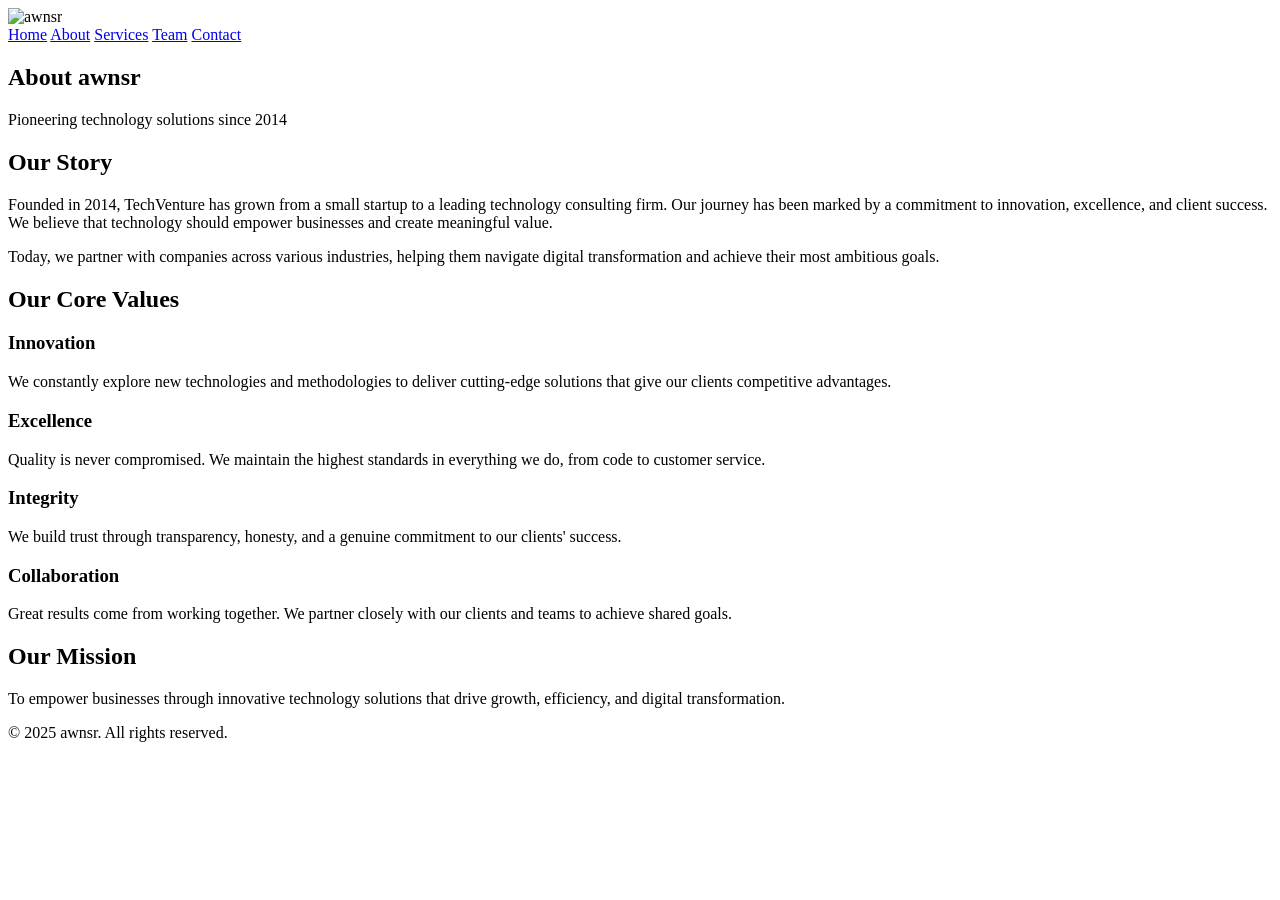
==== about.html @ 8bf0b1df "Update about.html" ====
<!DOCTYPE html>
<html lang="en">
<head>
	<meta charset="UTF-8">
	<meta name="viewport" content="width=device-width, initial-scale=1.0">
	<title>About Us - awnsr</title>
	<link rel="stylesheet" href="styles.css">
</head>
<body>
	<nav class="navbar">
		<div class="nav-container">
			<div class="logo-space">
				<img src="logo5.jpg" alt="awnsr" style="height: 70px; width: auto;">
			</div>
			<div class="nav-links">
				<a href="index.html" class="nav-link">Home</a>
				<a href="about.html" class="nav-link active">About</a>
				<a href="services.html" class="nav-link">Services</a>
				<a href="team.html" class="nav-link">Team</a>
				<a href="contact.html" class="nav-link">Contact</a>
			</div>
		</div>
	</nav>

	<section class="page-header">
		<div class="container">
			<h1>About awnsr</h1>
			<p>Pioneering technology solutions since 2014</p>
		</div>
	</section>

	<section class="about-intro">
		<div class="container">
			<div class="intro-content">
				<h2>Our Story</h2>
				<p>Founded in 2014, TechVenture has grown from a small startup to a leading technology consulting firm. Our journey has been marked by a commitment to innovation, excellence, and client success. We believe that technology should empower businesses and create meaningful value.</p>
				<p>Today, we partner with companies across various industries, helping them navigate digital transformation and achieve their most ambitious goals.</p>
			</div>
		</div>
	</section>

	<section class="values-section">
		<div class="container">
			<h2>Our Core Values</h2>
			<div class="values-grid">
				<div class="value-card">
					<h3>Innovation</h3>
					<p>We constantly explore new technologies and methodologies to deliver cutting-edge solutions that give our clients competitive advantages.</p>
				</div>
				<div class="value-card">
					<h3>Excellence</h3>
					<p>Quality is never compromised. We maintain the highest standards in everything we do, from code to customer service.</p>
				</div>
				<div class="value-card">
					<h3>Integrity</h3>
					<p>We build trust through transparency, honesty, and a genuine commitment to our clients' success.</p>
				</div>
				<div class="value-card">
					<h3>Collaboration</h3>
					<p>Great results come from working together. We partner closely with our clients and teams to achieve shared goals.</p>
				</div>
			</div>
		</div>
	</section>

	<section class="mission-section">
		<div class="container">
			<h2>Our Mission</h2>
			<p>To empower businesses through innovative technology solutions that drive growth, efficiency, and digital transformation.</p>
		</div>
	</section>

	<footer class="footer">
		<div class="container">
			<p>&copy; 2025 awnsr. All rights reserved.</p>
		</div>
	</footer>

	<script src="script.js"></script>
</body>
</html>
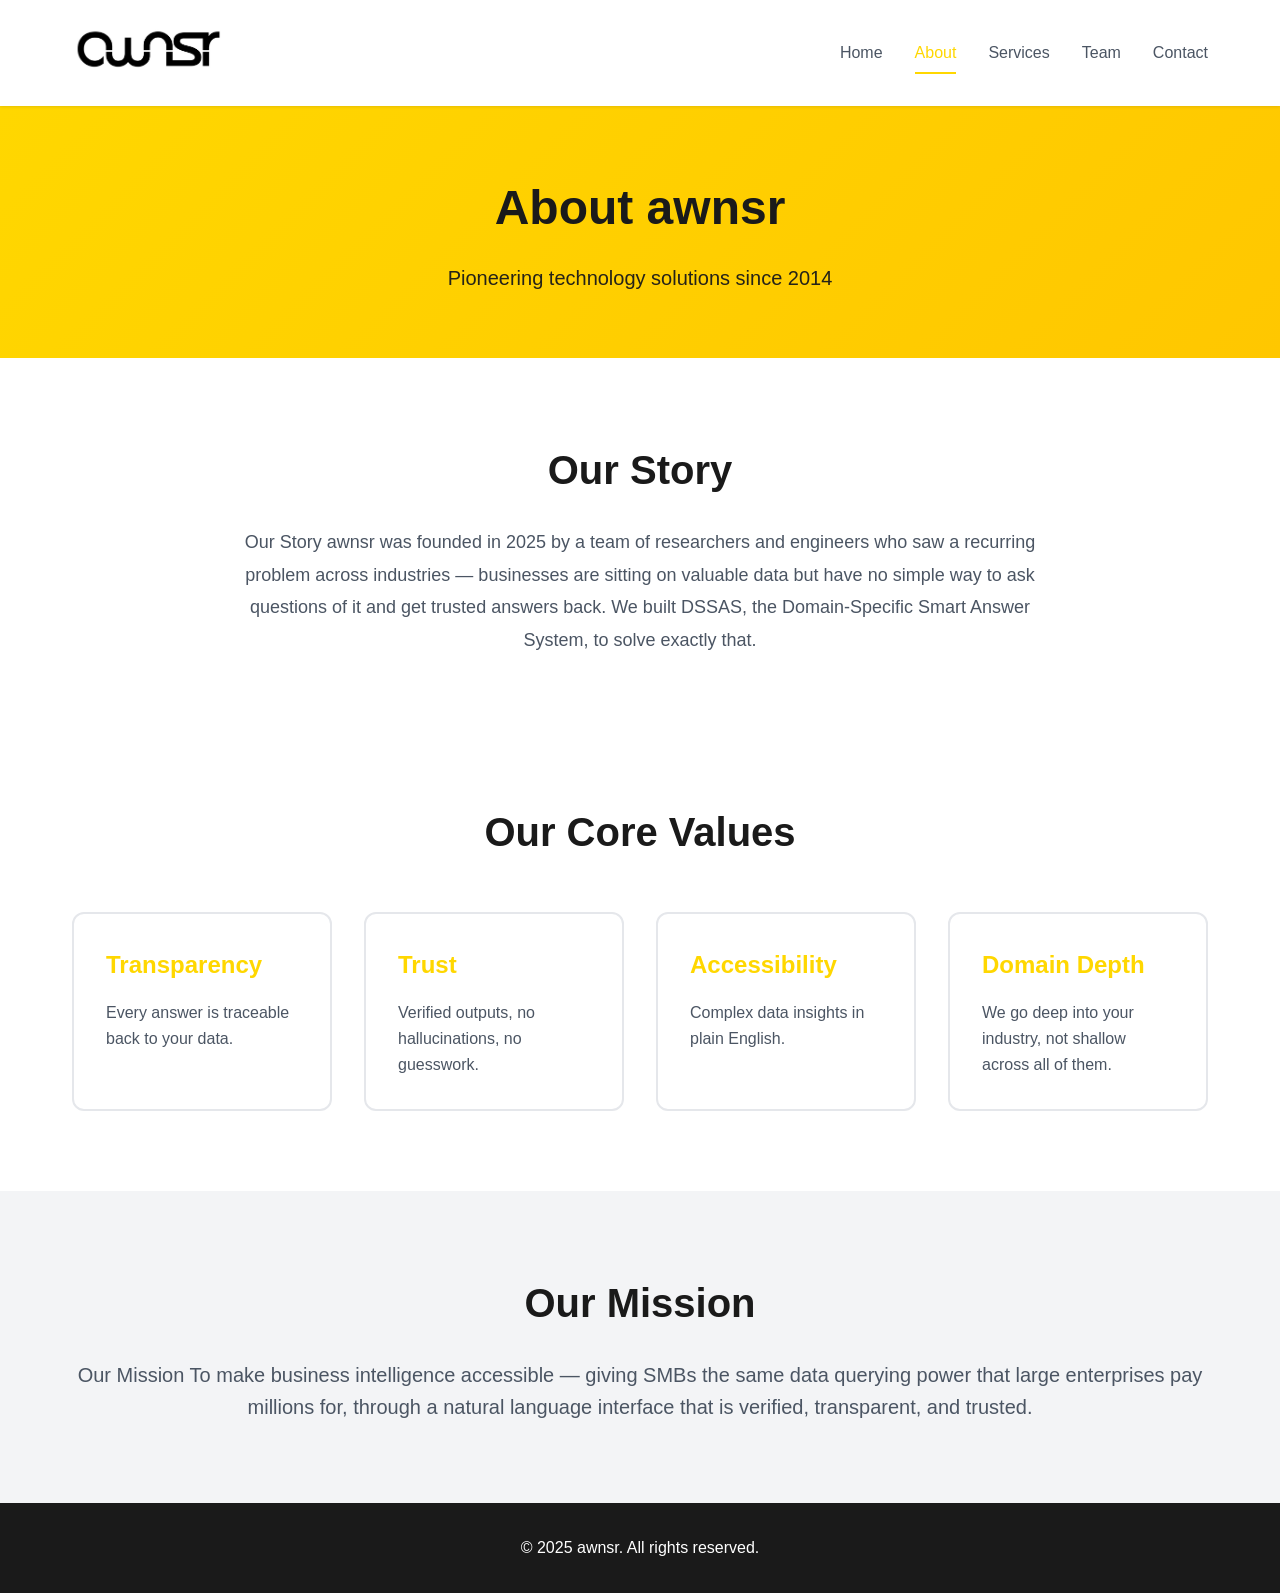
==== commit cc389a8e: "Revise about section for clarity and focus on data Updated the 'Our Story', 'Our Core Values', and '" ====
--- a/about.html
+++ b/about.html
@@ -10,7 +10,7 @@
 	<nav class="navbar">
 		<div class="nav-container">
 			<div class="logo-space">
-				<img src="logo5.jpg" alt="awnsr" style="height: 70px; width: auto;">
+				<img src="logo.jpg" alt="awnsr" style="height: 50px; width: auto;">
 			</div>
 			<div class="nav-links">
 				<a href="index.html" class="nav-link">Home</a>
@@ -33,8 +33,9 @@
 		<div class="container">
 			<div class="intro-content">
 				<h2>Our Story</h2>
-				<p>Founded in 2014, TechVenture has grown from a small startup to a leading technology consulting firm. Our journey has been marked by a commitment to innovation, excellence, and client success. We believe that technology should empower businesses and create meaningful value.</p>
-				<p>Today, we partner with companies across various industries, helping them navigate digital transformation and achieve their most ambitious goals.</p>
+				<p>Our Story
+awnsr was founded in 2025 by a team of researchers and engineers who saw a recurring problem across industries — businesses are sitting on valuable data but have no simple way to ask questions of it and get trusted answers back. We built DSSAS, the Domain-Specific Smart Answer System, to solve exactly that.</p>
+				<p></p>
 			</div>
 		</div>
 	</section>
@@ -44,20 +45,20 @@
 			<h2>Our Core Values</h2>
 			<div class="values-grid">
 				<div class="value-card">
-					<h3>Innovation</h3>
-					<p>We constantly explore new technologies and methodologies to deliver cutting-edge solutions that give our clients competitive advantages.</p>
+					<h3>Transparency</h3>
+					<p>Every answer is traceable back to your data.</p>
 				</div>
 				<div class="value-card">
-					<h3>Excellence</h3>
-					<p>Quality is never compromised. We maintain the highest standards in everything we do, from code to customer service.</p>
+					<h3>Trust</h3>
+					<p>Verified outputs, no hallucinations, no guesswork.</p>
 				</div>
 				<div class="value-card">
-					<h3>Integrity</h3>
-					<p>We build trust through transparency, honesty, and a genuine commitment to our clients' success.</p>
+					<h3>Accessibility</h3>
+					<p>Complex data insights in plain English.</p>
 				</div>
 				<div class="value-card">
-					<h3>Collaboration</h3>
-					<p>Great results come from working together. We partner closely with our clients and teams to achieve shared goals.</p>
+					<h3>Domain Depth</h3>
+					<p>We go deep into your industry, not shallow across all of them.</p>
 				</div>
 			</div>
 		</div>
@@ -66,7 +67,7 @@
 	<section class="mission-section">
 		<div class="container">
 			<h2>Our Mission</h2>
-			<p>To empower businesses through innovative technology solutions that drive growth, efficiency, and digital transformation.</p>
+			<p>Our Mission To make business intelligence accessible — giving SMBs the same data querying power that large enterprises pay millions for, through a natural language interface that is verified, transparent, and trusted.</p>
 		</div>
 	</section>
 
--- a/styles.css
+++ b/styles.css
@@ -0,0 +1,804 @@
+* {
+	margin: 0;
+	padding: 0;
+	box-sizing: border-box;
+}
+
+:root {
+	--primary-yellow: #FFD700;
+	--secondary-yellow: #FFC700;
+	--dark: #1a1a1a;
+	--light: #ffffff;
+	--gray-text: #4b5563;
+	--gray-light: #6b7280;
+	--gray-bg: #f3f4f6;
+	--gray-border: #e5e7eb;
+	font-family: -apple-system, BlinkMacSystemFont, 'Segoe UI', Roboto, Oxygen, Ubuntu, Cantarell, sans-serif;
+	line-height: 1.6;
+	color: var(--dark);
+}
+
+html {
+	scroll-behavior: smooth;
+}
+
+body {
+	background: var(--light);
+	color: var(--dark);
+}
+
+.container {
+	max-width: 1200px;
+	margin: 0 auto;
+	padding: 0 2rem;
+}
+
+a {
+	color: inherit;
+	text-decoration: none;
+}
+
+button {
+	font-family: inherit;
+}
+
+/* Navigation */
+.navbar {
+	background: var(--light);
+	box-shadow: 0 1px 3px rgba(0, 0, 0, 0.1);
+	position: sticky;
+	top: 0;
+	z-index: 100;
+}
+
+.nav-container {
+	max-width: 1200px;
+	margin: 0 auto;
+	padding: 1.5rem 2rem;
+	display: flex;
+	justify-content: space-between;
+	align-items: center;
+	gap: 3rem;
+}
+
+.logo-space {
+	flex-shrink: 0;
+}
+
+.logo-placeholder {
+	width: 100px;
+	height: 50px;
+	background: linear-gradient(135deg, var(--primary-yellow) 0%, var(--secondary-yellow) 100%);
+	border-radius: 8px;
+	display: flex;
+	align-items: center;
+	justify-content: center;
+	font-weight: 700;
+	color: var(--dark);
+	font-size: 0.875rem;
+	box-shadow: 0 2px 4px rgba(255, 215, 0, 0.3);
+}
+
+.nav-links {
+	display: flex;
+	gap: 2rem;
+}
+
+.nav-link {
+	color: var(--gray-text);
+	font-weight: 500;
+	transition: color 0.3s;
+	position: relative;
+}
+
+.nav-link:hover {
+	color: var(--primary-yellow);
+}
+
+.nav-link.active {
+	color: var(--primary-yellow);
+}
+
+.nav-link.active::after {
+	content: '';
+	position: absolute;
+	bottom: -0.5rem;
+	left: 0;
+	right: 0;
+	height: 2px;
+	background: var(--primary-yellow);
+}
+
+/* Hero Section */
+.hero {
+	background: linear-gradient(135deg, var(--primary-yellow) 0%, var(--secondary-yellow) 100%);
+	color: var(--dark);
+	padding: 6rem 2rem;
+	text-align: center;
+}
+
+.hero-content {
+	max-width: 800px;
+	margin: 0 auto;
+}
+
+.hero h1 {
+	font-size: 3rem;
+	margin-bottom: 1.5rem;
+	font-weight: 700;
+}
+
+.hero p {
+	font-size: 1.25rem;
+	margin-bottom: 2rem;
+	opacity: 0.95;
+}
+
+.cta-buttons {
+	display: flex;
+	gap: 1rem;
+	justify-content: center;
+	flex-wrap: wrap;
+}
+
+/* Buttons */
+.btn {
+	padding: 1rem 2rem;
+	border-radius: 8px;
+	text-decoration: none;
+	font-weight: 600;
+	transition: all 0.3s;
+	display: inline-block;
+	border: none;
+	cursor: pointer;
+	font-size: 1rem;
+	font-family: inherit;
+}
+
+.btn-primary {
+	background: var(--primary-yellow);
+	color: var(--dark);
+}
+
+.btn-primary:hover {
+	background: var(--secondary-yellow);
+	transform: translateY(-2px);
+	box-shadow: 0 4px 12px rgba(255, 215, 0, 0.3);
+}
+
+.btn-secondary {
+	background: rgba(0, 0, 0, 0.1);
+	color: var(--dark);
+	border: 2px solid var(--dark);
+}
+
+.btn-secondary:hover {
+	background: var(--dark);
+	color: var(--primary-yellow);
+}
+
+/* Features Section */
+.features,
+.stats {
+	padding: 5rem 2rem;
+}
+
+.features h2 {
+	text-align: center;
+	font-size: 2.5rem;
+	margin-bottom: 3rem;
+}
+
+.features-grid {
+	display: grid;
+	grid-template-columns: repeat(auto-fit, minmax(250px, 1fr));
+	gap: 2rem;
+}
+
+.feature-card {
+	background: var(--light);
+	padding: 2rem;
+	border-radius: 12px;
+	box-shadow: 0 2px 8px rgba(0, 0, 0, 0.08);
+	transition: transform 0.3s, box-shadow 0.3s;
+
+		display: flex;
+	flex-direction: column;
+	align-items: center;
+	text-align: center;
+}
+
+.feature-card:hover {
+	transform: translateY(-4px);
+	box-shadow: 0 8px 24px rgba(0, 0, 0, 0.12);
+}
+
+.feature-icon {
+	font-size: 3rem;
+	margin-bottom: 1rem;
+}
+
+.feature-card h3 {
+	font-size: 1.5rem;
+	margin-bottom: 0.75rem;
+	color: var(--dark);
+}
+
+.feature-card p {
+	color: var(--gray-text);
+	margin: 0;
+}
+
+/* Stats Section */
+.stats {
+	background: var(--light);
+}
+
+.stats-grid {
+	display: grid;
+	grid-template-columns: repeat(auto-fit, minmax(200px, 1fr));
+	gap: 3rem;
+	text-align: center;
+}
+
+.stat-number {
+	font-size: 3rem;
+	font-weight: 700;
+	color: var(--primary-yellow);
+	margin-bottom: 0.5rem;
+}
+
+.stat-label {
+	color: var(--gray-text);
+	font-size: 1.125rem;
+}
+
+/* Page Header */
+.page-header {
+	background: linear-gradient(135deg, var(--primary-yellow) 0%, var(--secondary-yellow) 100%);
+	color: var(--dark);
+	padding: 4rem 2rem;
+	text-align: center;
+}
+
+.page-header h1 {
+	font-size: 3rem;
+	margin-bottom: 1rem;
+}
+
+.page-header p {
+	font-size: 1.25rem;
+	opacity: 0.95;
+}
+
+/* About Page */
+.about-intro {
+	padding: 5rem 0 3rem;
+	text-align: center;
+}
+
+.intro-content {
+	max-width: 800px;
+	margin: 0 auto;
+}
+
+.intro-content h2 {
+	font-size: 2.5rem;
+	margin-bottom: 1.5rem;
+}
+
+.intro-content p {
+	font-size: 1.125rem;
+	color: var(--gray-text);
+	line-height: 1.8;
+	margin-bottom: 1rem;
+}
+
+.values-section {
+	padding: 5rem 0;
+}
+
+.values-section h2 {
+	text-align: center;
+	font-size: 2.5rem;
+	margin-bottom: 3rem;
+}
+
+.values-grid {
+	display: grid;
+	grid-template-columns: repeat(auto-fit, minmax(250px, 1fr));
+	gap: 2rem;
+}
+
+.value-card {
+	padding: 2rem;
+	border: 2px solid var(--gray-border);
+	border-radius: 12px;
+	transition: all 0.3s;
+}
+
+.value-card:hover {
+	border-color: var(--primary-yellow);
+	transform: translateY(-4px);
+}
+
+.value-card h3 {
+	font-size: 1.5rem;
+	margin-bottom: 1rem;
+	color: var(--primary-yellow);
+}
+
+.value-card p {
+	color: var(--gray-text);
+	margin: 0;
+}
+
+.mission-section {
+	background: var(--gray-bg);
+	padding: 5rem 0;
+	text-align: center;
+}
+
+.mission-section h2 {
+	font-size: 2.5rem;
+	margin-bottom: 1.5rem;
+}
+
+.mission-section p {
+	font-size: 1.25rem;
+	color: var(--gray-text);
+}
+
+/* Services Page */
+.services-section {
+	padding: 5rem 0;
+}
+
+.services-grid {
+	display: grid;
+	grid-template-columns: repeat(auto-fit, minmax(350px, 1fr));
+	gap: 2.5rem;
+}
+
+.service-card {
+	background: var(--light);
+	padding: 2.5rem;
+	border-radius: 12px;
+	box-shadow: 0 2px 8px rgba(0, 0, 0, 0.08);
+	transition: all 0.3s;
+}
+
+.service-card:hover {
+	transform: translateY(-4px);
+	box-shadow: 0 8px 24px rgba(0, 0, 0, 0.12);
+}
+
+.service-icon {
+	font-size: 3rem;
+	margin-bottom: 1.5rem;
+}
+
+.service-card h3 {
+	font-size: 1.75rem;
+	margin-bottom: 1rem;
+	color: var(--dark);
+}
+
+.service-card p {
+	color: var(--gray-text);
+	margin-bottom: 1.5rem;
+	line-height: 1.6;
+}
+
+.service-features {
+	list-style: none;
+	padding: 0;
+	margin: 0;
+}
+
+.service-features li {
+	color: var(--gray-light);
+	padding: 0.5rem 0;
+	padding-left: 1.5rem;
+	position: relative;
+}
+
+.service-features li::before {
+	content: '✓';
+	position: absolute;
+	left: 0;
+	color: var(--primary-yellow);
+	font-weight: 700;
+}
+
+.cta-section {
+	background: linear-gradient(135deg, var(--gray-bg) 0%, var(--gray-border) 100%);
+	padding: 5rem 2rem;
+	text-align: center;
+}
+
+.cta-section h2 {
+	font-size: 2.5rem;
+	margin-bottom: 1rem;
+}
+
+.cta-section p {
+	font-size: 1.25rem;
+	color: var(--gray-text);
+	margin-bottom: 2rem;
+}
+
+/* Team Page */
+.team-intro {
+	padding: 5rem 0 3rem;
+	text-align: center;
+}
+
+.team-intro h2 {
+	font-size: 2.5rem;
+	margin-bottom: 1.5rem;
+}
+
+.team-intro p {
+	font-size: 1.125rem;
+	color: var(--gray-text);
+	line-height: 1.8;
+}
+
+.team-section {
+	padding: 3rem 0 5rem;
+}
+
+.section-title {
+	text-align: center;
+	font-size: 2rem;
+	margin-bottom: 3rem;
+	color: var(--dark);
+}
+
+.team-grid {
+	display: grid;
+	grid-template-columns: repeat(3, 1fr);
+	gap: 3rem;
+}
+
+.team-member {
+	text-align: center;
+}
+
+.member-image {
+	width: 150px;
+	height: 150px;
+	border-radius: 50%;
+	background: linear-gradient(135deg, var(--primary-yellow) 0%, var(--secondary-yellow) 100%);
+	margin: 0 auto 1.5rem;
+	display: flex;
+	align-items: center;
+	justify-content: center;
+	font-size: 2.5rem;
+	font-weight: 700;
+	color: var(--dark);
+	transition: transform 0.3s;
+	box-shadow: 0 4px 12px rgba(255, 215, 0, 0.3);
+}
+
+.team-member:hover .member-image {
+	transform: scale(1.05);
+}
+
+.team-member h3 {
+	font-size: 1.5rem;
+	margin-bottom: 0.5rem;
+	color: var(--dark);
+}
+
+.role {
+	color: var(--primary-yellow);
+	font-weight: 600;
+	margin-bottom: 1rem;
+}
+
+.bio {
+	color: var(--gray-light);
+	line-height: 1.6;
+	margin: 0;
+}
+
+.collaborators-section {
+	background: var(--light);
+	padding: 5rem 0;
+	border-top: 1px solid var(--gray-border);
+}
+
+.collaborators-grid {
+	display: grid;
+	grid-template-columns: repeat(2, 1fr);
+	gap: 3rem;
+}
+
+.collaborator {
+	text-align: center;
+	padding: 2rem;
+}
+
+.collaborator-image {
+	width: 150px;
+	height: 150px;
+	border-radius: 50%;
+	background: linear-gradient(135deg, var(--primary-yellow) 0%, var(--secondary-yellow) 100%);
+	margin: 0 auto 1.5rem;
+	display: flex;
+	align-items: center;
+	justify-content: center;
+	font-size: 2.5rem;
+	font-weight: 700;
+	color: var(--dark);
+	transition: transform 0.3s;
+	box-shadow: 0 4px 12px rgba(255, 215, 0, 0.3);
+}
+
+.collaborator:hover .collaborator-image {
+	transform: scale(1.05);
+}
+
+.collaborator h3 {
+	font-size: 1.5rem;
+	margin-bottom: 0.5rem;
+	color: var(--dark);
+}
+
+.collaborator p {
+	color: var(--gray-light);
+	line-height: 1.6;
+	margin: 0;
+}
+
+.join-section {
+	background: linear-gradient(135deg, var(--gray-bg) 0%, var(--gray-border) 100%);
+	padding: 5rem 2rem;
+	text-align: center;
+}
+
+.join-section h2 {
+	font-size: 2.5rem;
+	margin-bottom: 1rem;
+}
+
+.join-section p {
+	font-size: 1.25rem;
+	color: var(--gray-text);
+	margin-bottom: 2rem;
+}
+
+/* Contact Page */
+.contact-section {
+	padding: 5rem 0;
+}
+
+.contact-grid {
+	display: grid;
+	grid-template-columns: 1fr 1fr;
+	gap: 4rem;
+}
+
+.contact-info h2 {
+	font-size: 2rem;
+	margin-bottom: 1rem;
+	color: var(--dark);
+}
+
+.intro-text {
+	color: var(--gray-text);
+	line-height: 1.6;
+	margin-bottom: 2rem;
+}
+
+.info-items {
+	display: flex;
+	flex-direction: column;
+	gap: 2rem;
+}
+
+.info-item {
+	display: flex;
+	gap: 1.5rem;
+}
+
+.info-item h3 {
+	font-size: 1.125rem;
+	margin-bottom: 0.5rem;
+	color: var(--dark);
+}
+
+.info-item p {
+	color: var(--gray-light);
+	margin: 0.25rem 0;
+}
+
+.contact-form-wrapper {
+	background: var(--light);
+	padding: 2.5rem;
+	border-radius: 12px;
+	box-shadow: 0 4px 16px rgba(0, 0, 0, 0.08);
+}
+
+.contact-form h2 {
+	font-size: 2rem;
+	margin-bottom: 2rem;
+	color: var(--dark);
+}
+
+.form-group {
+	margin-bottom: 1.5rem;
+}
+
+.form-group label {
+	display: block;
+	margin-bottom: 0.5rem;
+	color: #374151;
+	font-weight: 500;
+}
+
+.form-group input,
+.form-group select,
+.form-group textarea {
+	width: 100%;
+	padding: 0.75rem;
+	border: 2px solid var(--gray-border);
+	border-radius: 8px;
+	font-family: inherit;
+	font-size: 1rem;
+	transition: border-color 0.3s;
+}
+
+.form-group input:focus,
+.form-group select:focus,
+.form-group textarea:focus {
+	outline: none;
+	border-color: var(--primary-yellow);
+}
+
+.form-group textarea {
+	resize: vertical;
+}
+
+.map-section {
+	padding: 0 0 5rem;
+}
+
+.map-placeholder {
+	background: linear-gradient(135deg, var(--gray-border) 0%, #d1d5db 100%);
+	border-radius: 12px;
+	height: 400px;
+	display: flex;
+	align-items: center;
+	justify-content: center;
+}
+
+.map-placeholder p {
+	font-size: 1.5rem;
+	color: var(--gray-light);
+	font-weight: 600;
+}
+
+/* Footer */
+.footer {
+	background: var(--dark);
+	color: var(--light);
+	padding: 2rem;
+	text-align: center;
+}
+
+.footer p {
+	margin: 0;
+}
+
+/* Responsive */
+@media (max-width: 768px) {
+	.nav-container {
+		flex-direction: column;
+		gap: 1rem;
+	}
+
+	.nav-links {
+		gap: 1rem;
+		flex-wrap: wrap;
+		justify-content: center;
+	}
+
+	.hero h1 {
+		font-size: 2rem;
+	}
+
+	.hero p {
+		font-size: 1rem;
+	}
+
+	.features h2,
+	.values-section h2,
+	.mission-section h2,
+	.page-header h1,
+	.cta-section h2,
+	.join-section h2 {
+		font-size: 2rem;
+	}
+
+	.features-grid,
+	.values-grid,
+	.services-grid {
+		grid-template-columns: 1fr;
+	}
+
+	.team-grid {
+		grid-template-columns: 1fr;
+	}
+
+	.collaborators-grid {
+		grid-template-columns: 1fr;
+	}
+
+	.contact-grid {
+		grid-template-columns: 1fr;
+		gap: 3rem;
+	}
+
+	.stat-number {
+		font-size: 2rem;
+	}
+
+	.cta-buttons {
+		flex-direction: column;
+		align-items: center;
+	}
+
+	.btn {
+		width: 100%;
+		max-width: 300px;
+	}
+}
+
+@media (max-width: 480px) {
+	.container {
+		padding: 0 1rem;
+	}
+
+	.hero {
+		padding: 3rem 1rem;
+	}
+
+	.nav-container {
+		padding: 1rem;
+	}
+
+	.nav-container,
+	.nav-links {
+		gap: 0.5rem;
+	}
+
+	.logo-placeholder {
+		width: 80px;
+		height: 40px;
+		font-size: 0.75rem;
+	}
+
+	.page-header {
+		padding: 2rem 1rem;
+	}
+
+	.page-header h1 {
+		font-size: 1.5rem;
+	}
+
+	.page-header p {
+		font-size: 1rem;
+	}
+
+	.services-grid {
+		gap: 1.5rem;
+	}
+
+	.service-card {
+		padding: 1.5rem;
+	}
+
+
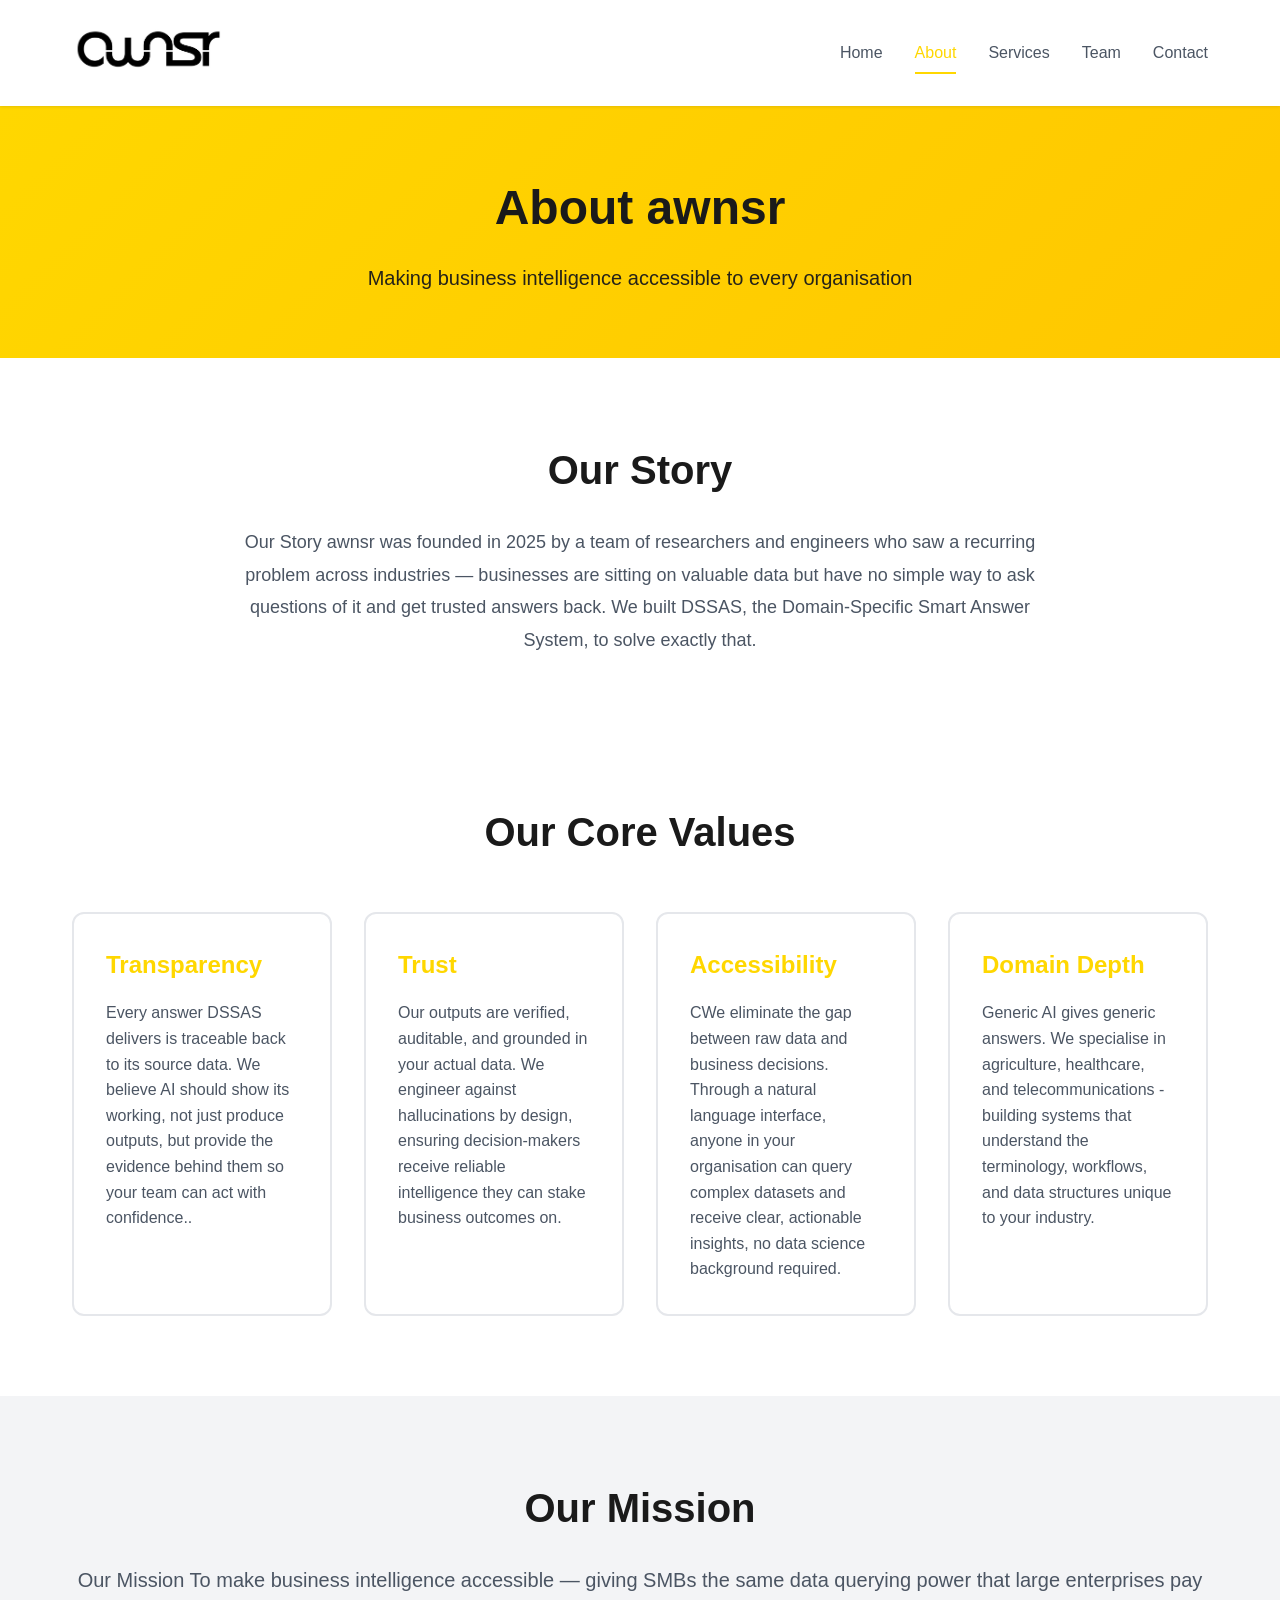
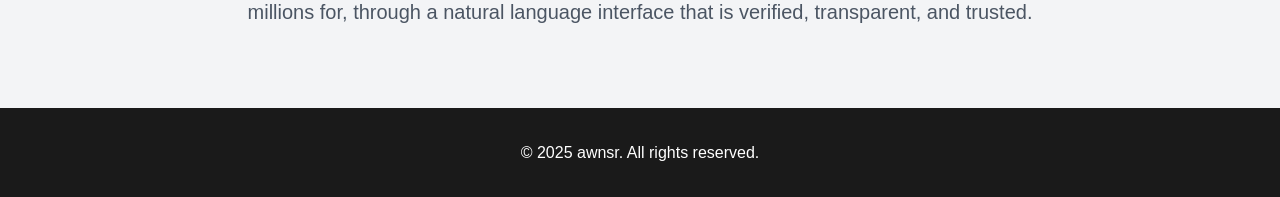
==== commit 546d2b52: "Revise core values descriptions in about.html Updated the about section with new descriptions for co" ====
--- a/about.html
+++ b/about.html
@@ -25,7 +25,7 @@
 	<section class="page-header">
 		<div class="container">
 			<h1>About awnsr</h1>
-			<p>Pioneering technology solutions since 2014</p>
+			<p>Making business intelligence accessible to every organisation</p>
 		</div>
 	</section>
 
@@ -46,19 +46,19 @@
 			<div class="values-grid">
 				<div class="value-card">
 					<h3>Transparency</h3>
-					<p>Every answer is traceable back to your data.</p>
+					<p>Every answer DSSAS delivers is traceable back to its source data. We believe AI should show its working, not just produce outputs, but provide the evidence behind them so your team can act with confidence..</p>
 				</div>
 				<div class="value-card">
 					<h3>Trust</h3>
-					<p>Verified outputs, no hallucinations, no guesswork.</p>
+					<p>Our outputs are verified, auditable, and grounded in your actual data. We engineer against hallucinations by design, ensuring decision-makers receive reliable intelligence they can stake business outcomes on.</p>
 				</div>
 				<div class="value-card">
 					<h3>Accessibility</h3>
-					<p>Complex data insights in plain English.</p>
+					<p>CWe eliminate the gap between raw data and business decisions. Through a natural language interface, anyone in your organisation can query complex datasets and receive clear, actionable insights, no data science background required.</p>
 				</div>
 				<div class="value-card">
 					<h3>Domain Depth</h3>
-					<p>We go deep into your industry, not shallow across all of them.</p>
+					<p>Generic AI gives generic answers. We specialise in agriculture, healthcare, and telecommunications - building systems that understand the terminology, workflows, and data structures unique to your industry.</p>
 				</div>
 			</div>
 		</div>
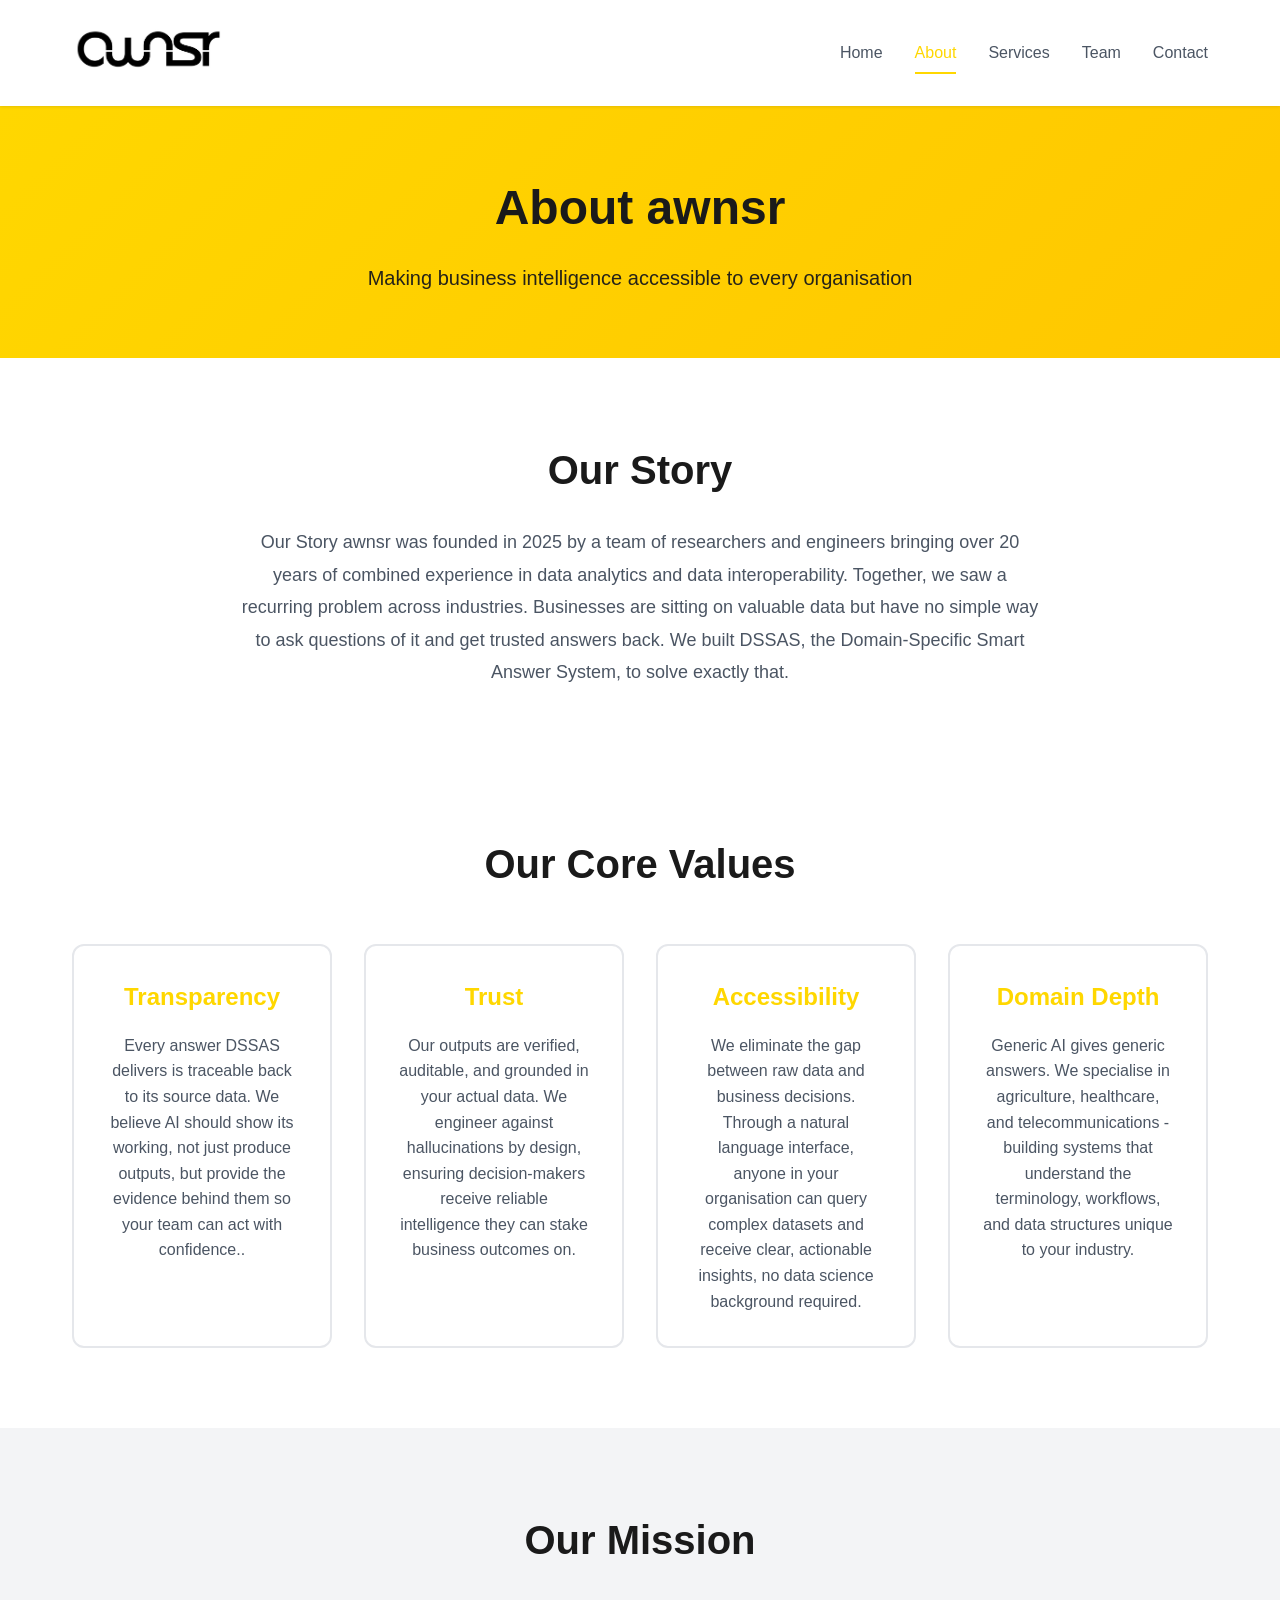
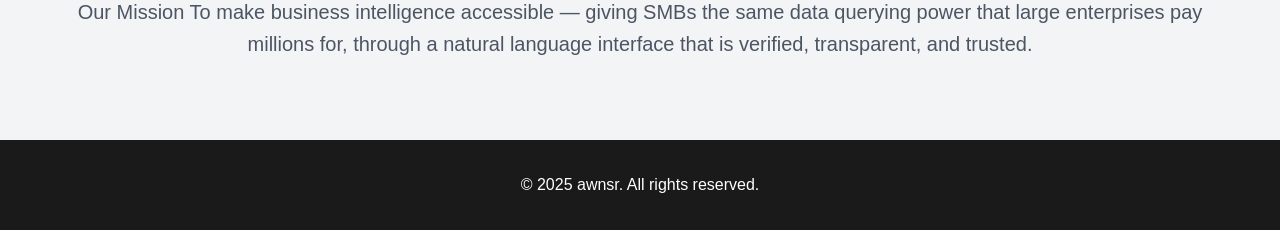
==== commit 1bda0cc3: "Revise company story and improve clarity Enhanced the description of the company's founding and expe" ====
--- a/about.html
+++ b/about.html
@@ -34,7 +34,7 @@
 			<div class="intro-content">
 				<h2>Our Story</h2>
 				<p>Our Story
-awnsr was founded in 2025 by a team of researchers and engineers who saw a recurring problem across industries — businesses are sitting on valuable data but have no simple way to ask questions of it and get trusted answers back. We built DSSAS, the Domain-Specific Smart Answer System, to solve exactly that.</p>
+awnsr was founded in 2025 by a team of researchers and engineers bringing over 20 years of combined experience in data analytics and data interoperability. Together, we saw a recurring problem across industries. Businesses are sitting on valuable data but have no simple way to ask questions of it and get trusted answers back. We built DSSAS, the Domain-Specific Smart Answer System, to solve exactly that.</p>
 				<p></p>
 			</div>
 		</div>
@@ -54,7 +54,7 @@
 				</div>
 				<div class="value-card">
 					<h3>Accessibility</h3>
-					<p>CWe eliminate the gap between raw data and business decisions. Through a natural language interface, anyone in your organisation can query complex datasets and receive clear, actionable insights, no data science background required.</p>
+					<p>We eliminate the gap between raw data and business decisions. Through a natural language interface, anyone in your organisation can query complex datasets and receive clear, actionable insights, no data science background required.</p>
 				</div>
 				<div class="value-card">
 					<h3>Domain Depth</h3>
--- a/styles.css
+++ b/styles.css
@@ -143,6 +143,7 @@
 
 /* Buttons */
 .btn {
+	 
 	padding: 1rem 2rem;
 	border-radius: 8px;
 	text-decoration: none;
@@ -315,6 +316,7 @@
 	border: 2px solid var(--gray-border);
 	border-radius: 12px;
 	transition: all 0.3s;
+	text-align: center;
 }
 
 .value-card:hover {
@@ -326,11 +328,13 @@
 	font-size: 1.5rem;
 	margin-bottom: 1rem;
 	color: var(--primary-yellow);
+	text-align: center;
 }
 
 .value-card p {
 	color: var(--gray-text);
 	margin: 0;
+	text-align: center;
 }
 
 .mission-section {
@@ -366,11 +370,13 @@
 	border-radius: 12px;
 	box-shadow: 0 2px 8px rgba(0, 0, 0, 0.08);
 	transition: all 0.3s;
+	text-align: center;
 }
 
 .service-card:hover {
 	transform: translateY(-4px);
 	box-shadow: 0 8px 24px rgba(0, 0, 0, 0.12);
+	
 }
 
 .service-icon {
@@ -382,12 +388,14 @@
 	font-size: 1.75rem;
 	margin-bottom: 1rem;
 	color: var(--dark);
+	text-align: center;
 }
 
 .service-card p {
 	color: var(--gray-text);
 	margin-bottom: 1.5rem;
 	line-height: 1.6;
+	text-align: center;
 }
 
 .service-features {
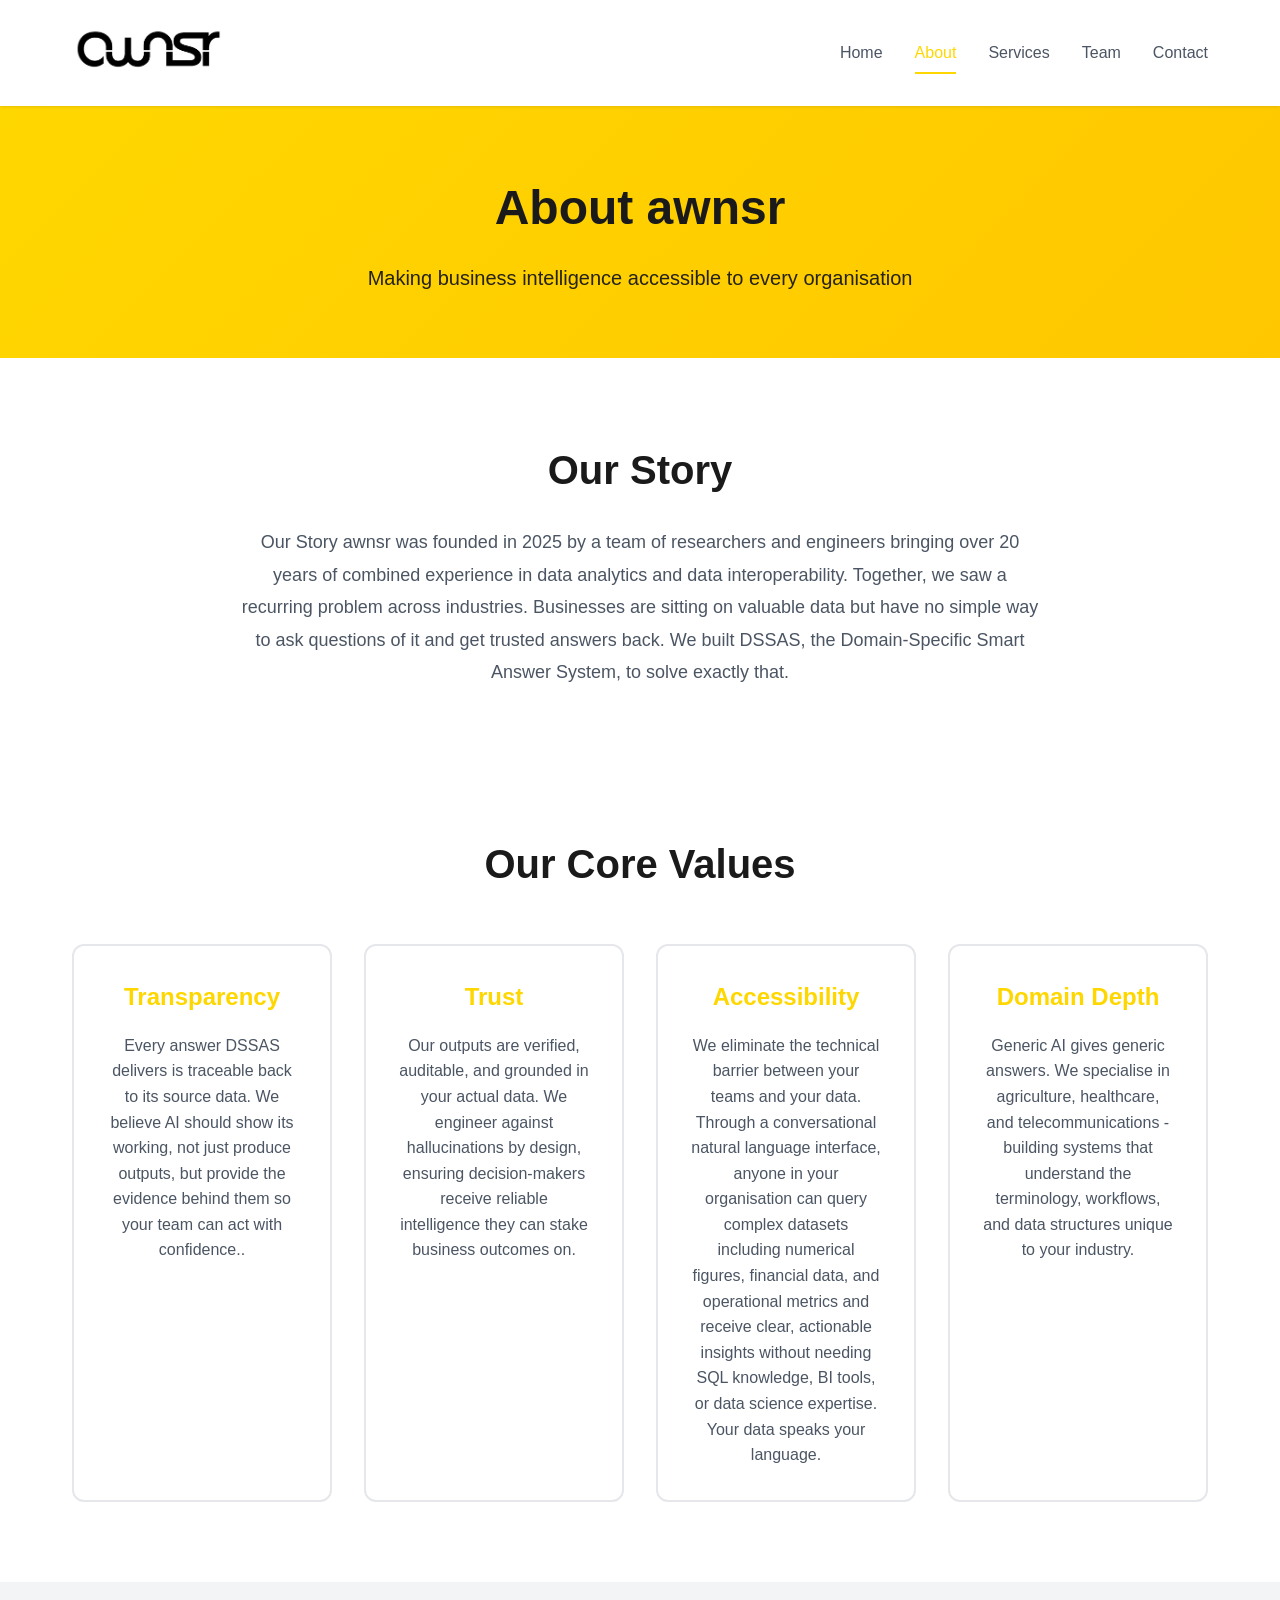
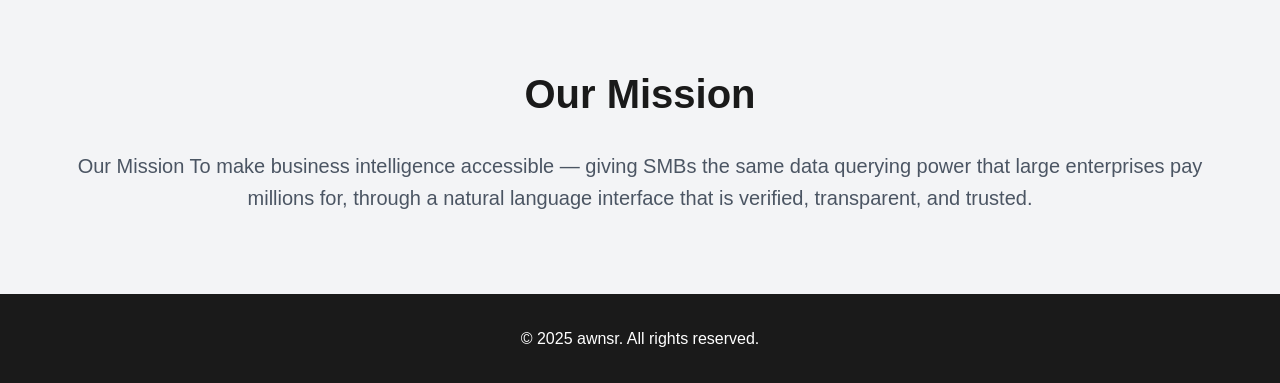
==== commit 2e517961: "Enhance accessibility description in about.html Expanded the description of accessibility features t" ====
--- a/about.html
+++ b/about.html
@@ -54,7 +54,7 @@
 				</div>
 				<div class="value-card">
 					<h3>Accessibility</h3>
-					<p>We eliminate the gap between raw data and business decisions. Through a natural language interface, anyone in your organisation can query complex datasets and receive clear, actionable insights, no data science background required.</p>
+					<p>We eliminate the technical barrier between your teams and your data. Through a conversational natural language interface, anyone in your organisation can query complex datasets including numerical figures, financial data, and operational metrics and receive clear, actionable insights without needing SQL knowledge, BI tools, or data science expertise. Your data speaks your language.</p>
 				</div>
 				<div class="value-card">
 					<h3>Domain Depth</h3>
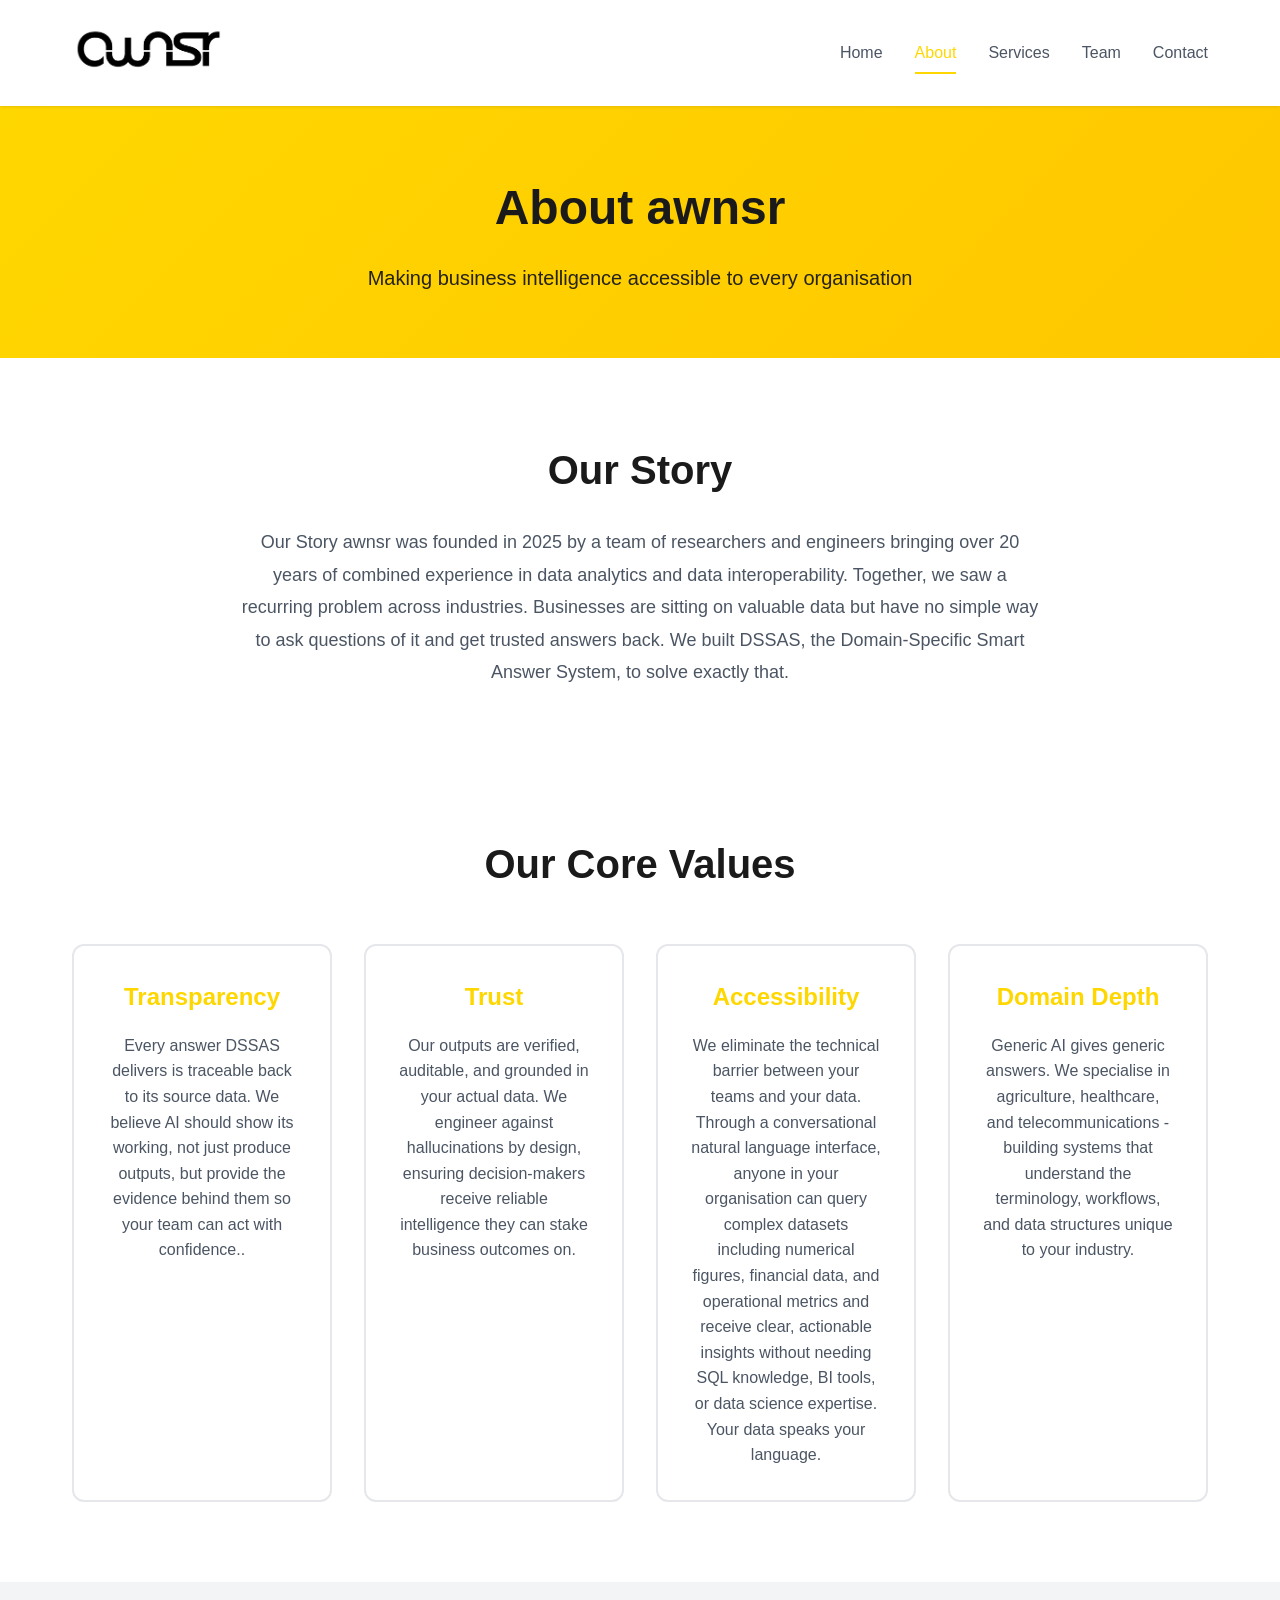
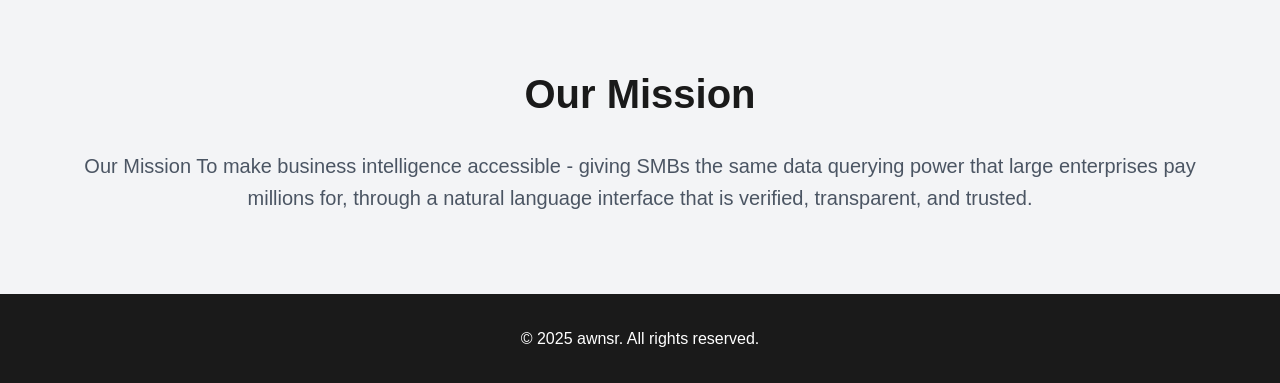
==== commit 411bc8c5: "Update about.html" ====
--- a/about.html
+++ b/about.html
@@ -67,7 +67,7 @@
 	<section class="mission-section">
 		<div class="container">
 			<h2>Our Mission</h2>
-			<p>Our Mission To make business intelligence accessible — giving SMBs the same data querying power that large enterprises pay millions for, through a natural language interface that is verified, transparent, and trusted.</p>
+			<p>Our Mission To make business intelligence accessible - giving SMBs the same data querying power that large enterprises pay millions for, through a natural language interface that is verified, transparent, and trusted.</p>
 		</div>
 	</section>
 
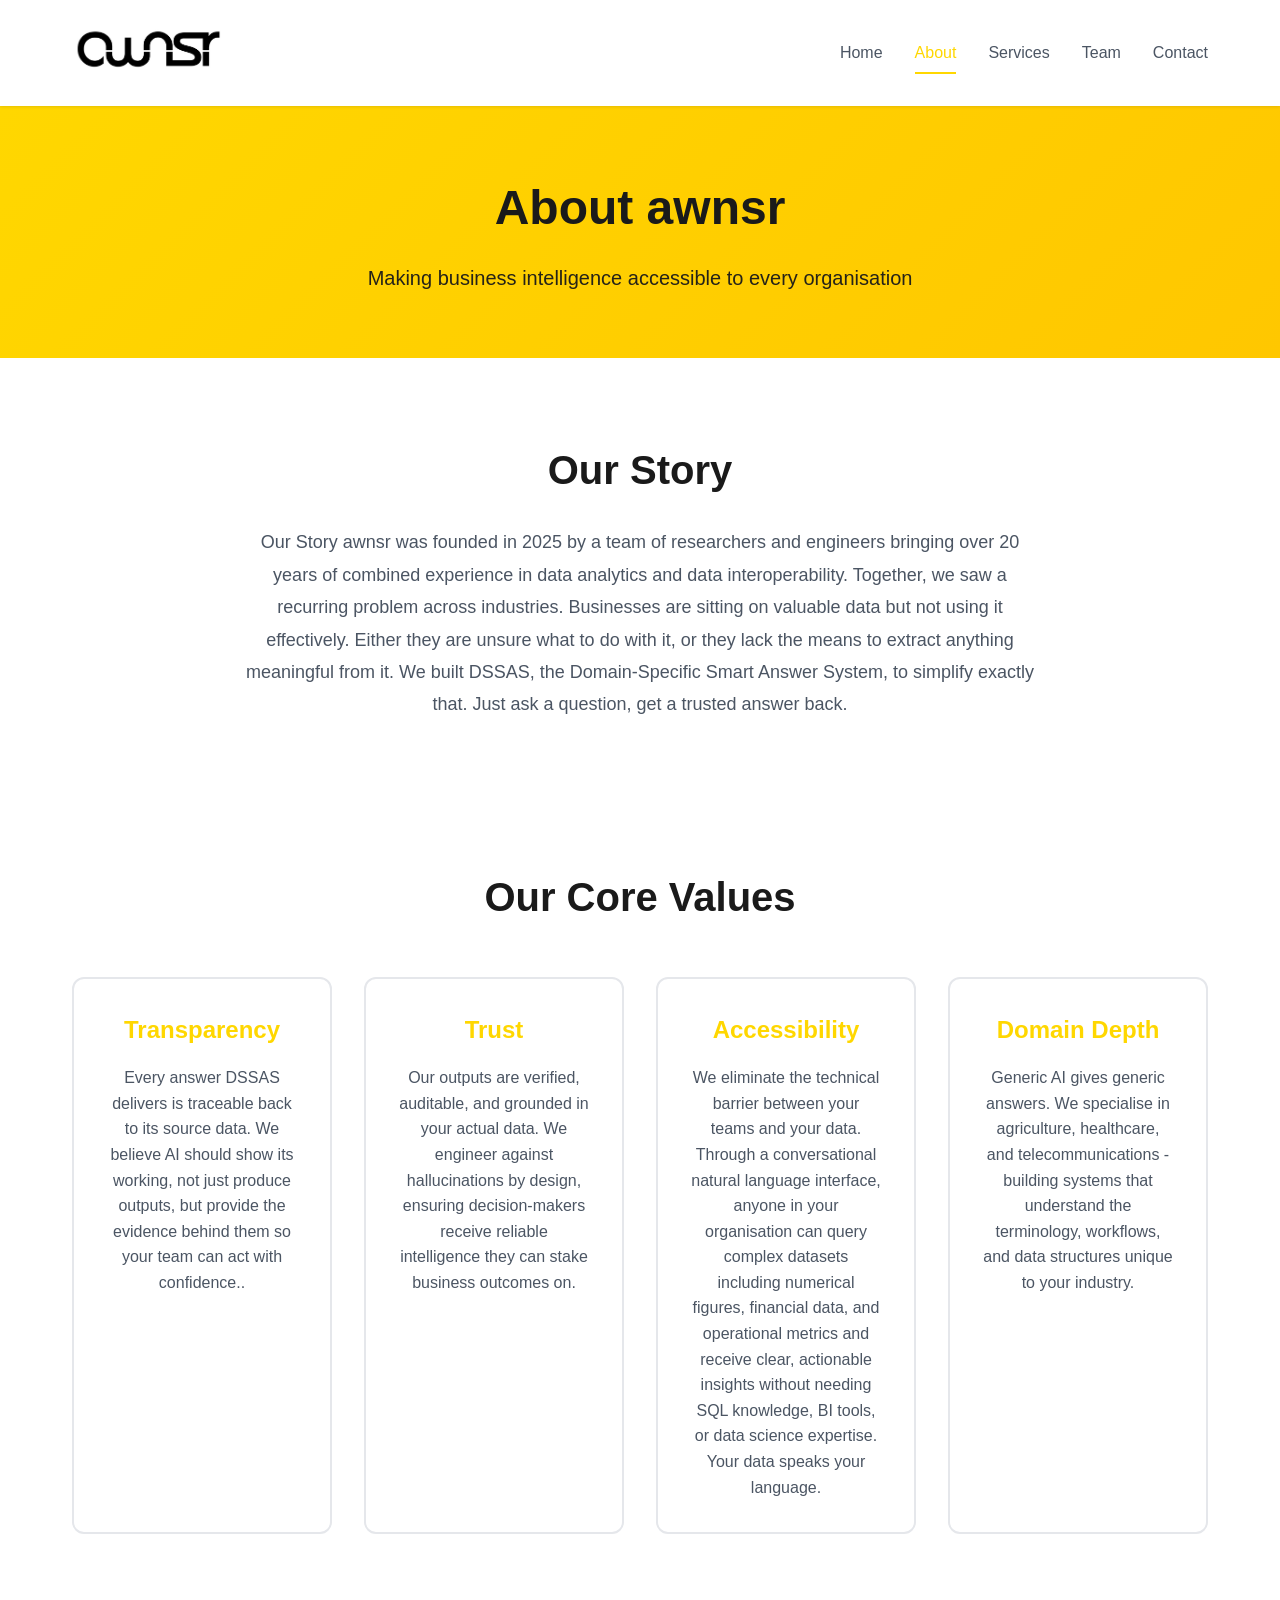
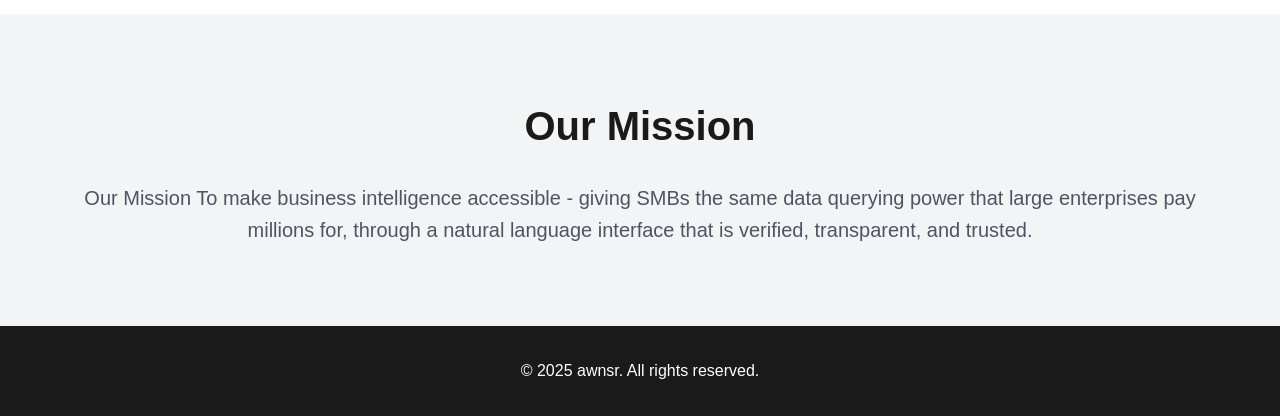
==== commit 43da91c8: "Update about.html" ====
--- a/about.html
+++ b/about.html
@@ -33,8 +33,7 @@
 		<div class="container">
 			<div class="intro-content">
 				<h2>Our Story</h2>
-				<p>Our Story
-awnsr was founded in 2025 by a team of researchers and engineers bringing over 20 years of combined experience in data analytics and data interoperability. Together, we saw a recurring problem across industries. Businesses are sitting on valuable data but have no simple way to ask questions of it and get trusted answers back. We built DSSAS, the Domain-Specific Smart Answer System, to solve exactly that.</p>
+				<p>Our Story awnsr was founded in 2025 by a team of researchers and engineers bringing over 20 years of combined experience in data analytics and data interoperability. Together, we saw a recurring problem across industries. Businesses are sitting on valuable data but not using it effectively. Either they are unsure what to do with it, or they lack the means to extract anything meaningful from it. We built DSSAS, the Domain-Specific Smart Answer System, to simplify exactly that. Just ask a question, get a trusted answer back.</p>
 				<p></p>
 			</div>
 		</div>
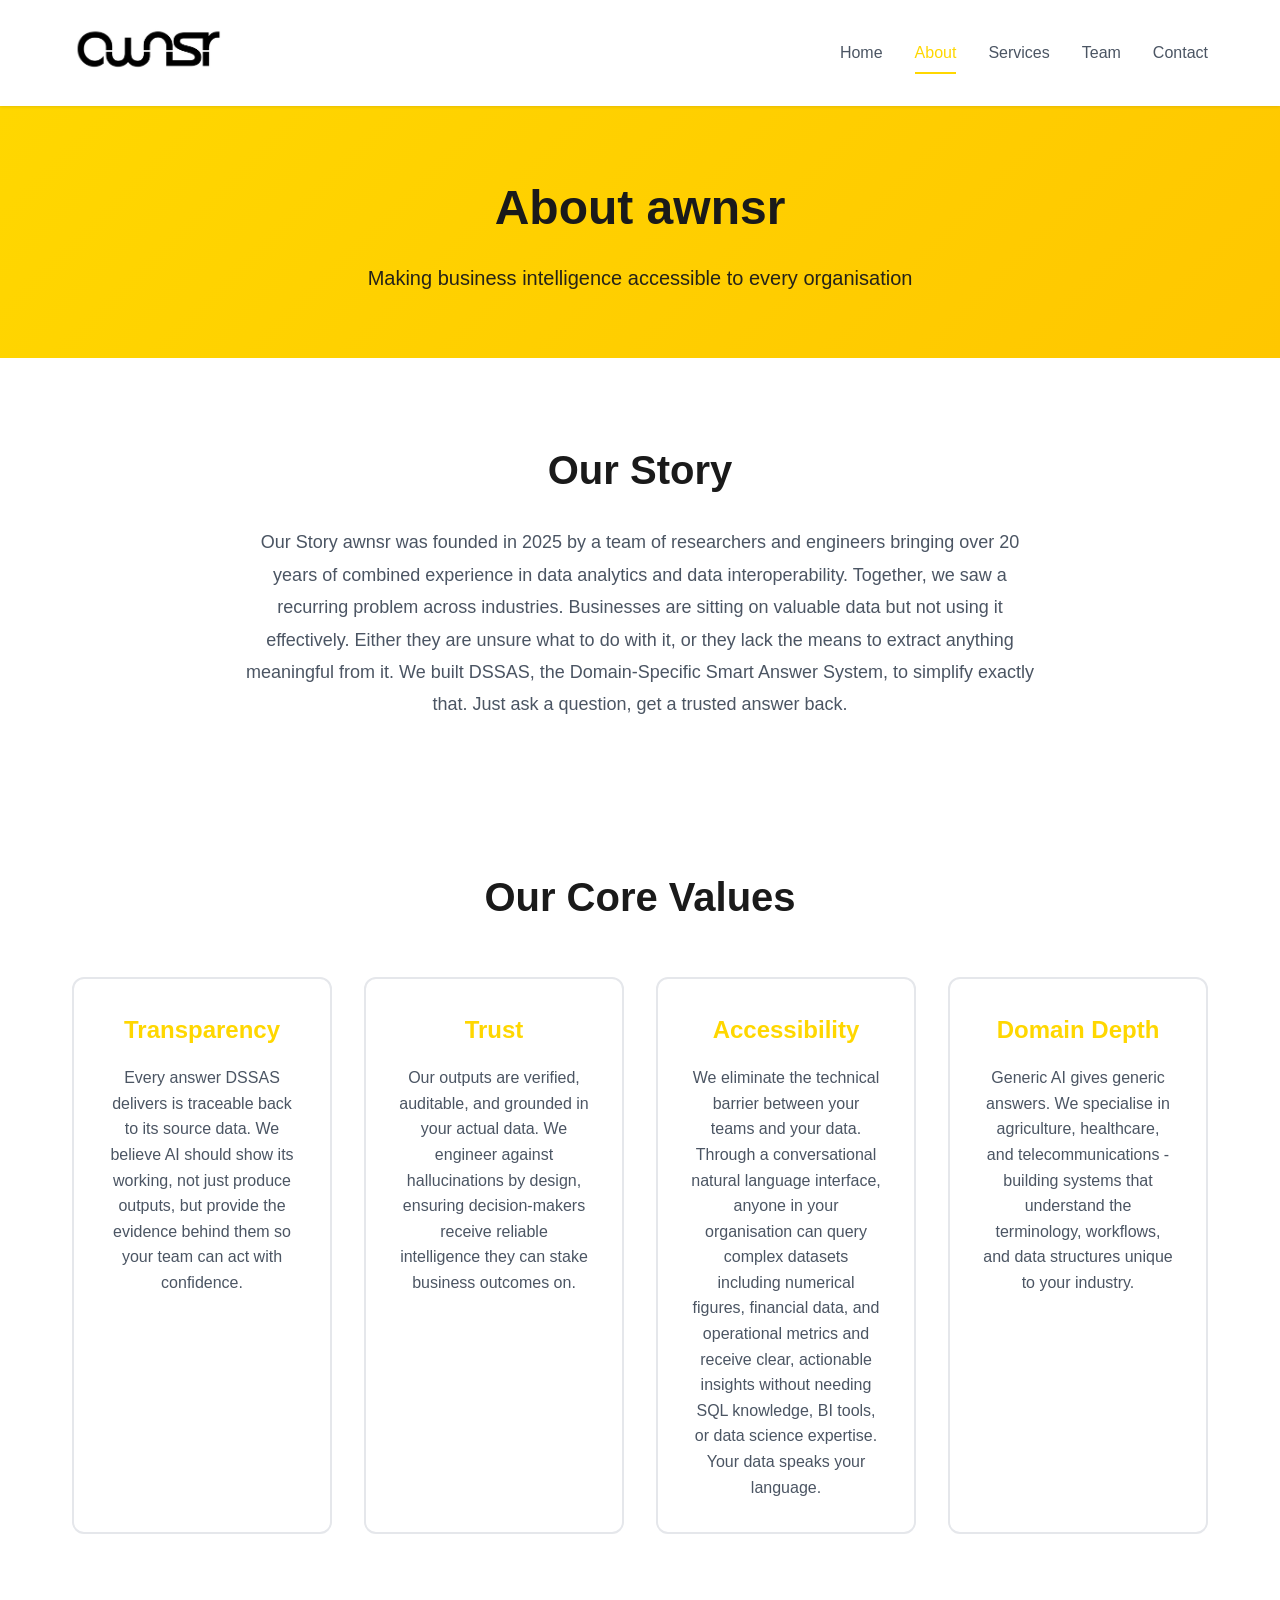
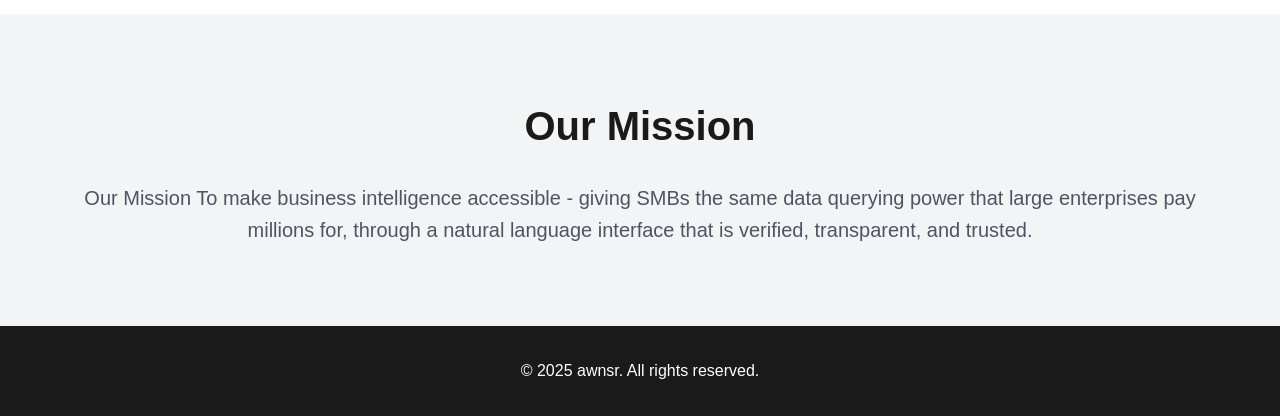
==== commit 3ff4f3b0: "Update about.html" ====
--- a/about.html
+++ b/about.html
@@ -45,7 +45,7 @@
 			<div class="values-grid">
 				<div class="value-card">
 					<h3>Transparency</h3>
-					<p>Every answer DSSAS delivers is traceable back to its source data. We believe AI should show its working, not just produce outputs, but provide the evidence behind them so your team can act with confidence..</p>
+					<p>Every answer DSSAS delivers is traceable back to its source data. We believe AI should show its working, not just produce outputs, but provide the evidence behind them so your team can act with confidence.</p>
 				</div>
 				<div class="value-card">
 					<h3>Trust</h3>
